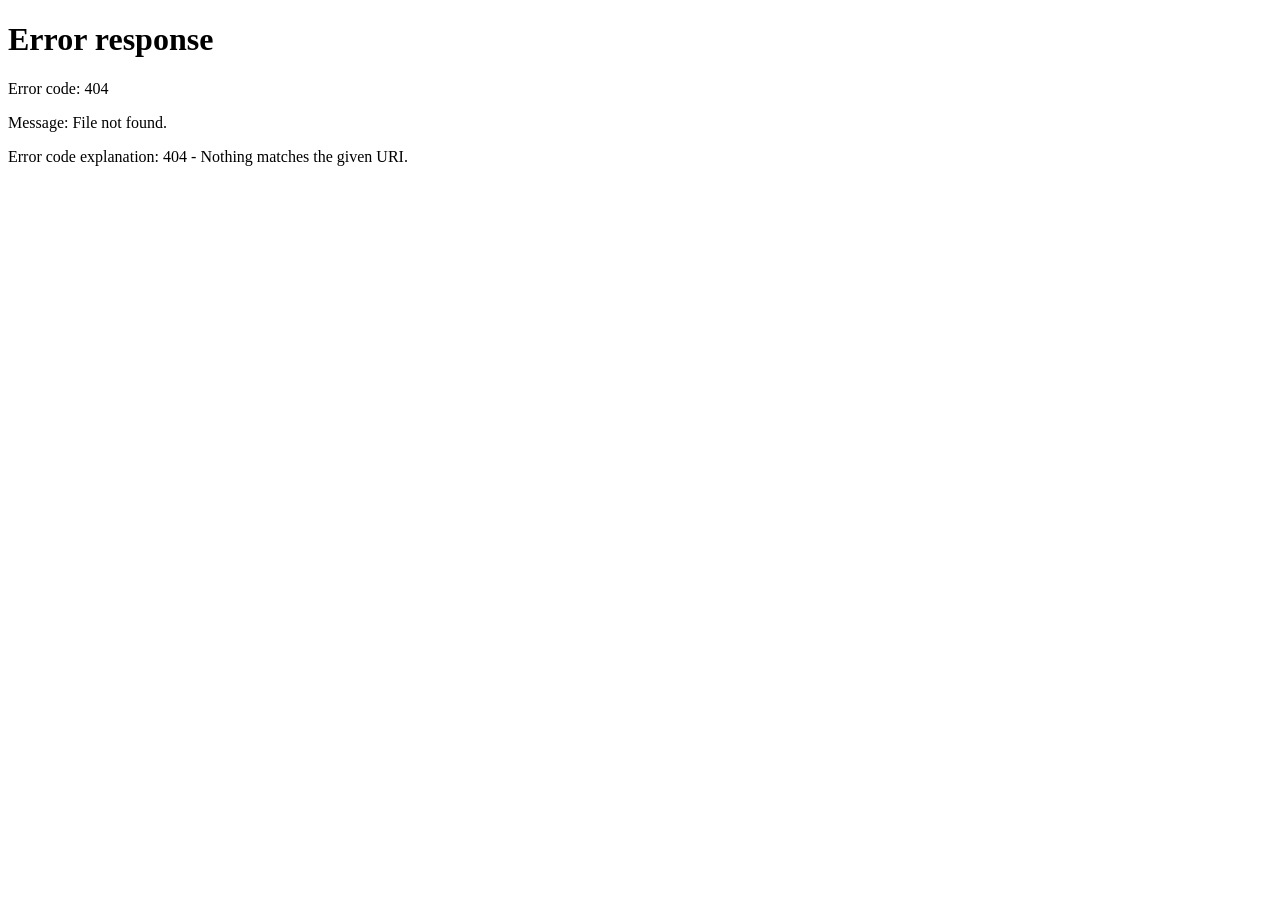
==== index.html @ 0400ac53 "Dominio — Il Codice della Riconquista" ====
<!doctype html>
<html lang="it">
<head>
<meta charset="utf-8">
<meta name="viewport" content="width=device-width, initial-scale=1">
<meta name="robots" content="noindex, nofollow">
<title>Il Codice della Riconquista</title>
<meta http-equiv="refresh" content="0; url=/leggi/">
<link rel="canonical" href="https://codicedellariconquista.com/leggi/">
<style>html,body{margin:0;height:100%;background:#0a0707;color:#fff;font:16px/1.4 Georgia,serif}body{display:flex;align-items:center;justify-content:center;text-align:center}a{color:#ff6f9c}</style>
<script>location.replace('/leggi/');</script>
</head>
<body>
<p>Il Codice della Riconquista<br><a href="/leggi/">Apri il libro</a></p>
</body>
</html>
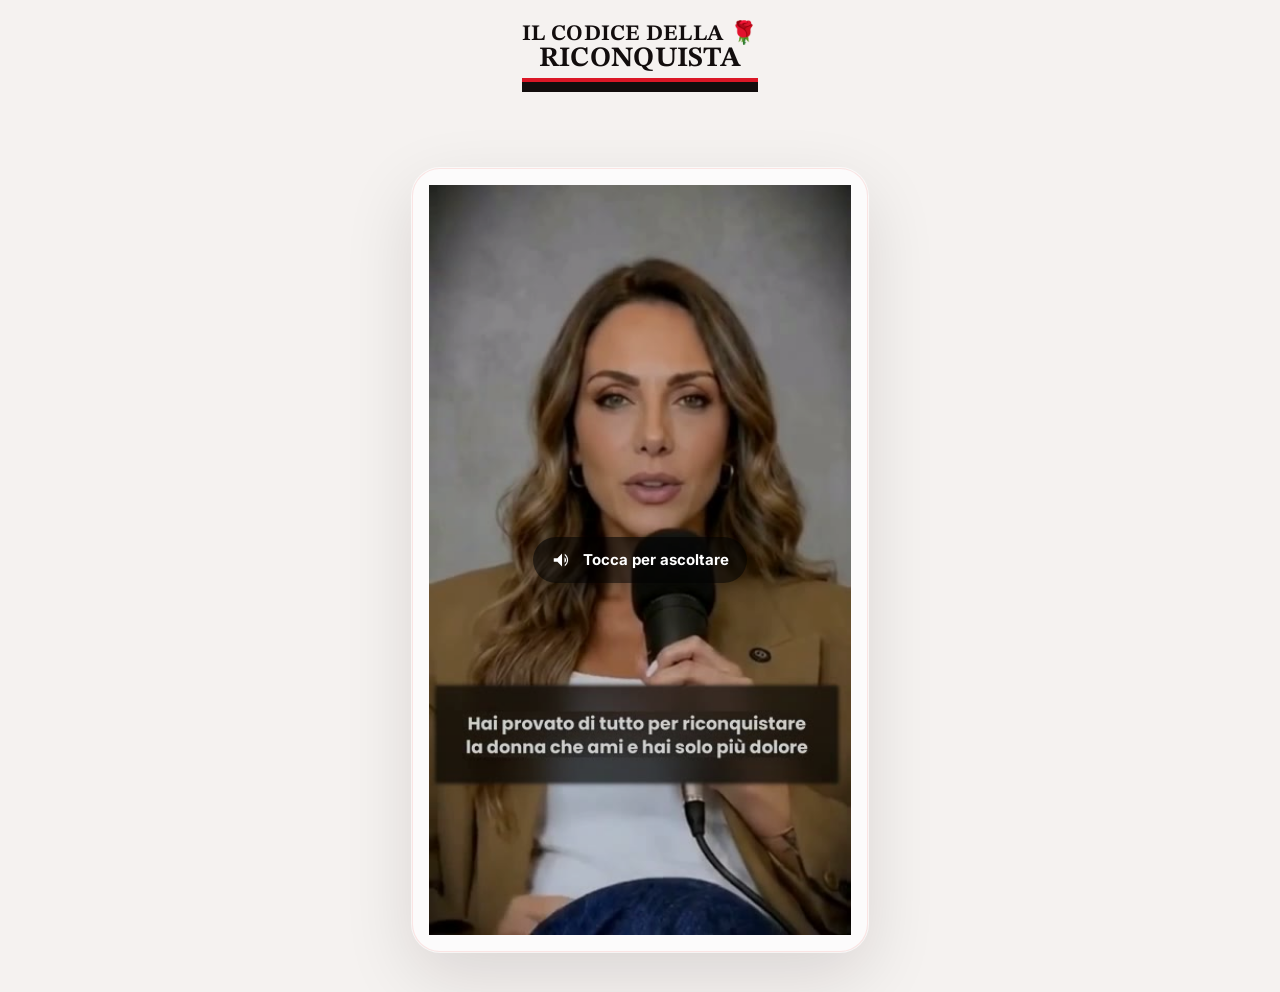
==== commit f62d5443: "LPs A e B com split 50/50 na raiz (VSL v4)" ====
--- a/index.html
+++ b/index.html
@@ -1,16 +1,24 @@
 <!doctype html>
 <html lang="it">
 <head>
-<meta charset="utf-8">
-<meta name="viewport" content="width=device-width, initial-scale=1">
-<meta name="robots" content="noindex, nofollow">
+<meta charset="utf-8" />
+<meta name="viewport" content="width=device-width, initial-scale=1" />
+<meta name="robots" content="noindex,nofollow" />
+<link rel="icon" href="data:," />
 <title>Il Codice della Riconquista</title>
-<meta http-equiv="refresh" content="0; url=/leggi/">
-<link rel="canonical" href="https://codicedellariconquista.com/leggi/">
-<style>html,body{margin:0;height:100%;background:#0a0707;color:#fff;font:16px/1.4 Georgia,serif}body{display:flex;align-items:center;justify-content:center;text-align:center}a{color:#ff6f9c}</style>
-<script>location.replace('/leggi/');</script>
+<link rel="canonical" href="https://codicedellariconquista.com/" />
+<meta property="og:url" content="https://codicedellariconquista.com/" />
+<meta property="og:locale" content="it_IT" />
+<meta property="og:site_name" content="Il Codice della Riconquista" />
+<meta property="og:type" content="website" />
+<meta property="og:title" content="Il Codice della Riconquista" />
+<style>html,body{margin:0;background:#0f0f0f;color:#aaa;font:14px Arial,sans-serif}</style>
+
+<script src="assets/js/rq-config.js"></script>
+<script>
+(function(){var C=window.RQ_CONFIG,qs=new URLSearchParams(location.search);function getCookie(n){var m=document.cookie.match(new RegExp("(?:^|; )"+n+"=([^;]*)"));return m?decodeURIComponent(m[1]):null}function setCookie(n,v){try{document.cookie=n+"="+encodeURIComponent(v)+"; max-age="+C.VARIANT_DAYS*86400+"; path=/; SameSite=Lax"}catch(e){}}function ls(k,v){try{if(v===undefined)return localStorage.getItem(k);localStorage.setItem(k,v)}catch(e){return null}}function ok(v){v=(v||"").toUpperCase();return v==="A"||v==="B"?v:null}function rnd(){try{var a=new Uint32Array(1);crypto.getRandomValues(a);return a[0]/4294967296}catch(e){return Math.random()}}var forced=ok(qs.get(C.VARIANT_PARAM));var v=forced||ok(getCookie(C.VARIANT_KEY))||ok(ls(C.VARIANT_KEY));if(!v)v=rnd()<C.SPLIT_A?"A":"B";setCookie(C.VARIANT_KEY,v);ls(C.VARIANT_KEY,v);qs.set(C.VARIANT_PARAM,v);var q=qs.toString();location.replace((v==="A"?C.PATH_A:C.PATH_B)+(q?"?"+q:"")+location.hash)})();
+</script>
+<noscript><meta http-equiv="refresh" content="0; url=v/" /></noscript>
 </head>
-<body>
-<p>Il Codice della Riconquista<br><a href="/leggi/">Apri il libro</a></p>
-</body>
-</html>+<body><noscript><a href="yt/">A</a> · <a href="v/">B</a></noscript></body>
+</html>
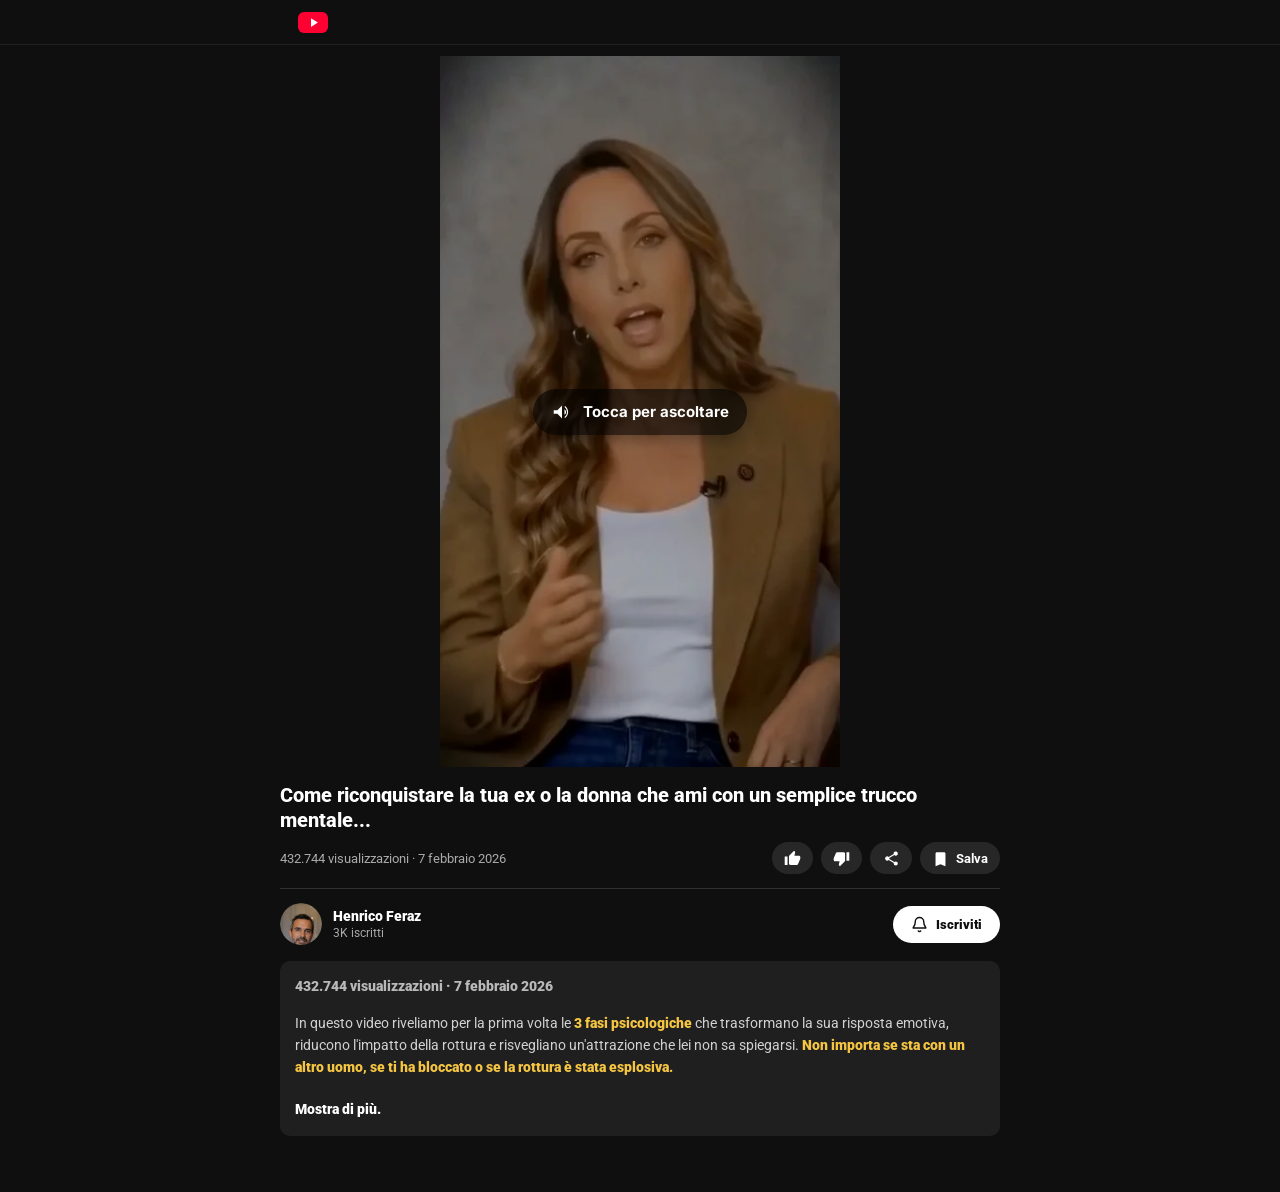
==== commit 0fe362ef: "Troca o checkout das LPs da Hotmart para a Cakto (hensb38) Aponta CHECKOUT_URL e os CTAs de /yt/ e /" ====
--- a/index.html
+++ b/index.html
@@ -14,7 +14,7 @@
 <meta property="og:title" content="Il Codice della Riconquista" />
 <style>html,body{margin:0;background:#0f0f0f;color:#aaa;font:14px Arial,sans-serif}</style>
 
-<script src="assets/js/rq-config.js"></script>
+<script src="assets/js/rq-config.js?v=20261126-cakto"></script>
 <script>
 (function(){var C=window.RQ_CONFIG,qs=new URLSearchParams(location.search);function getCookie(n){var m=document.cookie.match(new RegExp("(?:^|; )"+n+"=([^;]*)"));return m?decodeURIComponent(m[1]):null}function setCookie(n,v){try{document.cookie=n+"="+encodeURIComponent(v)+"; max-age="+C.VARIANT_DAYS*86400+"; path=/; SameSite=Lax"}catch(e){}}function ls(k,v){try{if(v===undefined)return localStorage.getItem(k);localStorage.setItem(k,v)}catch(e){return null}}function ok(v){v=(v||"").toUpperCase();return v==="A"||v==="B"?v:null}function rnd(){try{var a=new Uint32Array(1);crypto.getRandomValues(a);return a[0]/4294967296}catch(e){return Math.random()}}var forced=ok(qs.get(C.VARIANT_PARAM));var v=forced||ok(getCookie(C.VARIANT_KEY))||ok(ls(C.VARIANT_KEY));if(!v)v=rnd()<C.SPLIT_A?"A":"B";setCookie(C.VARIANT_KEY,v);ls(C.VARIANT_KEY,v);qs.set(C.VARIANT_PARAM,v);var q=qs.toString();location.replace((v==="A"?C.PATH_A:C.PATH_B)+(q?"?"+q:"")+location.hash)})();
 </script>
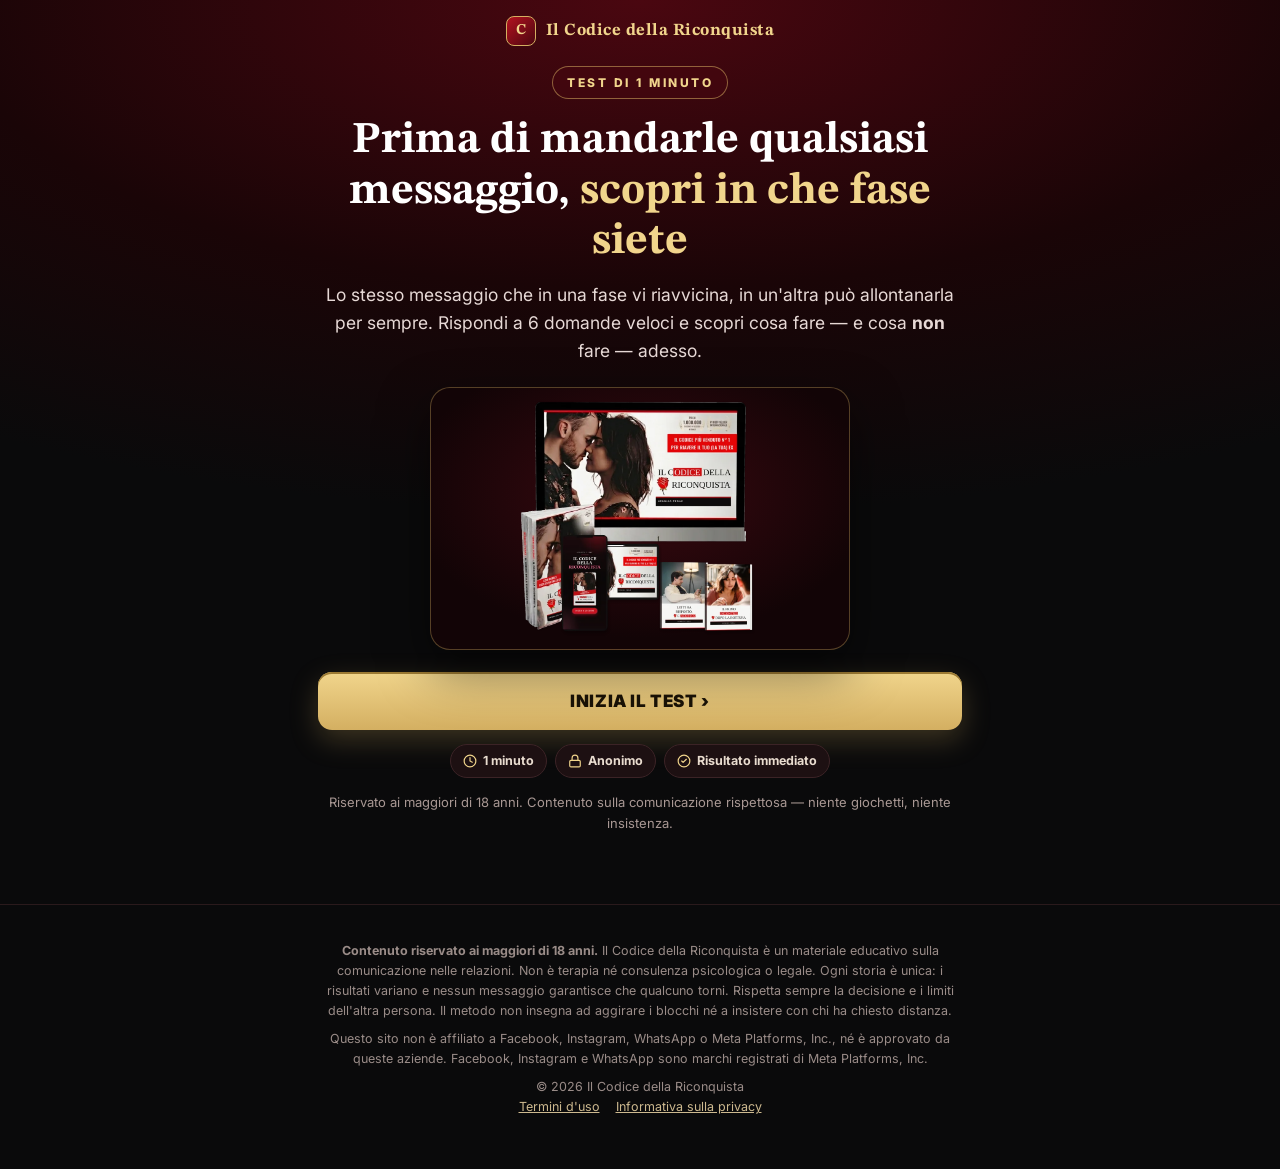
==== commit b044b153: "Entrada: / vai para o quiz (/quiz/), que termina no split 50/50 para /yt/ ou /v/" ====
--- a/index.html
+++ b/index.html
@@ -14,11 +14,10 @@
 <meta property="og:title" content="Il Codice della Riconquista" />
 <style>html,body{margin:0;background:#0f0f0f;color:#aaa;font:14px Arial,sans-serif}</style>
 
-<script src="assets/js/rq-config.js?v=20261126-cakto"></script>
 <script>
-(function(){var C=window.RQ_CONFIG,qs=new URLSearchParams(location.search);function getCookie(n){var m=document.cookie.match(new RegExp("(?:^|; )"+n+"=([^;]*)"));return m?decodeURIComponent(m[1]):null}function setCookie(n,v){try{document.cookie=n+"="+encodeURIComponent(v)+"; max-age="+C.VARIANT_DAYS*86400+"; path=/; SameSite=Lax"}catch(e){}}function ls(k,v){try{if(v===undefined)return localStorage.getItem(k);localStorage.setItem(k,v)}catch(e){return null}}function ok(v){v=(v||"").toUpperCase();return v==="A"||v==="B"?v:null}function rnd(){try{var a=new Uint32Array(1);crypto.getRandomValues(a);return a[0]/4294967296}catch(e){return Math.random()}}var forced=ok(qs.get(C.VARIANT_PARAM));var v=forced||ok(getCookie(C.VARIANT_KEY))||ok(ls(C.VARIANT_KEY));if(!v)v=rnd()<C.SPLIT_A?"A":"B";setCookie(C.VARIANT_KEY,v);ls(C.VARIANT_KEY,v);qs.set(C.VARIANT_PARAM,v);var q=qs.toString();location.replace((v==="A"?C.PATH_A:C.PATH_B)+(q?"?"+q:"")+location.hash)})();
+(function(){var qs=new URLSearchParams(location.search),q=qs.toString();location.replace("quiz/"+(q?"?"+q:"")+location.hash)})();
 </script>
-<noscript><meta http-equiv="refresh" content="0; url=v/" /></noscript>
+<noscript><meta http-equiv="refresh" content="0; url=quiz/" /></noscript>
 </head>
-<body><noscript><a href="yt/">A</a> · <a href="v/">B</a></noscript></body>
+<body><noscript><a href="quiz/">Il Codice della Riconquista</a></noscript></body>
 </html>
